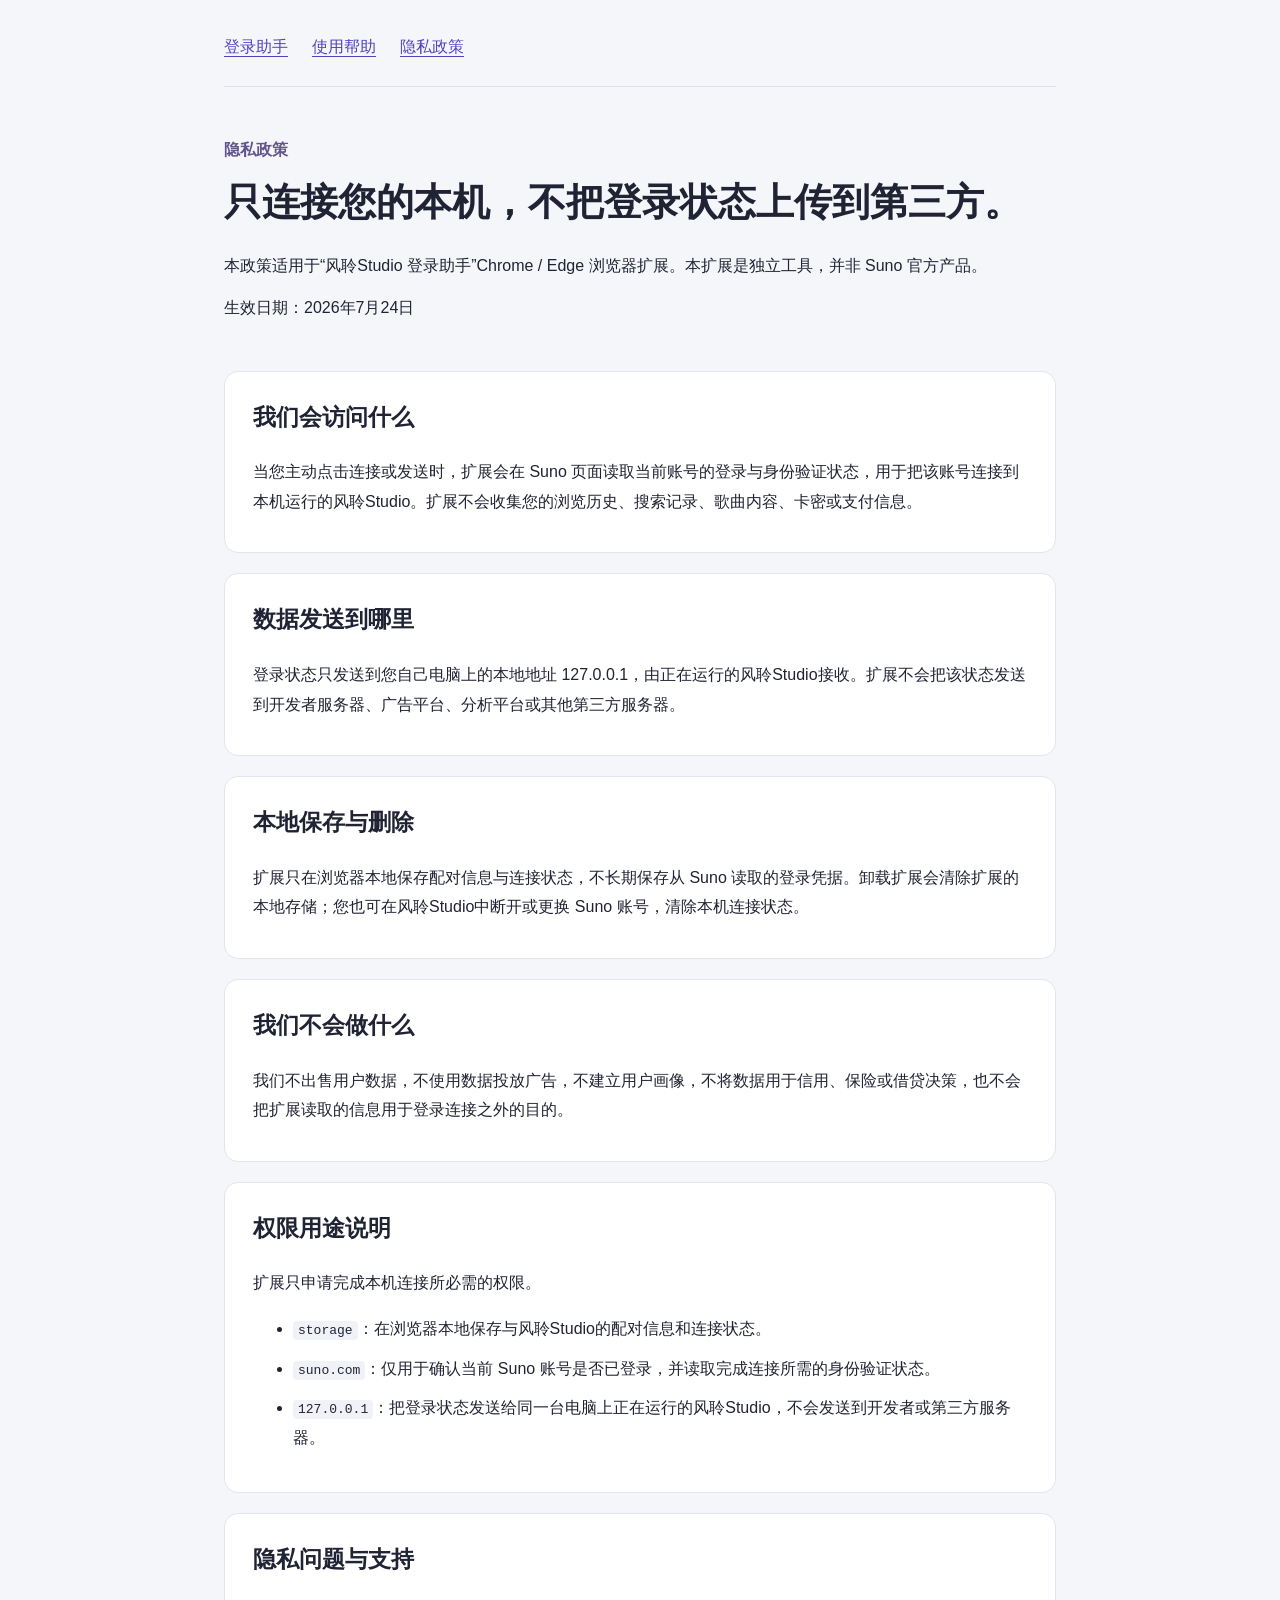
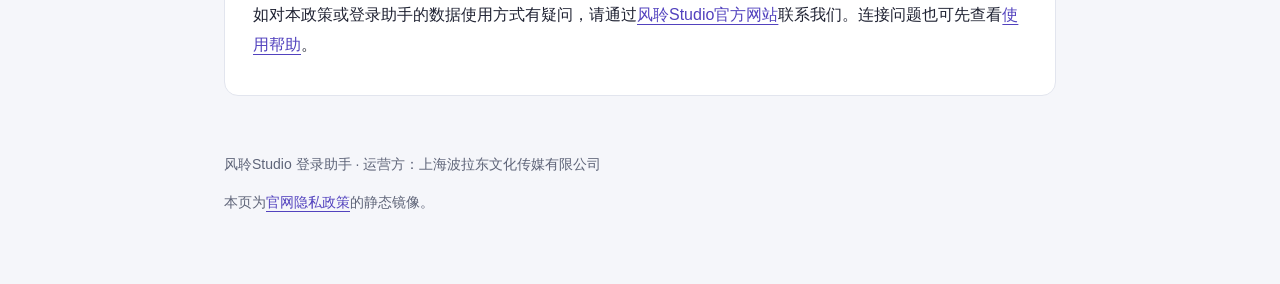
==== privacy.html @ 5d275eaa "docs: publish login helper introduction help and privacy pages" ====
<!doctype html>
<html lang="zh-CN">
<head>
  <meta charset="utf-8">
  <meta name="viewport" content="width=device-width, initial-scale=1">
  <meta name="description" content="风聆Studio 登录助手的数据使用、权限、本地保存与删除说明。">
  <title>隐私政策｜风聆Studio 登录助手</title>
  <link rel="stylesheet" href="style.css">
</head>
<body>
<main>
  <nav aria-label="页面导航"><a href="./">登录助手</a><a href="./#troubleshooting">使用帮助</a><a href="privacy.html" aria-current="page">隐私政策</a></nav>
  <header><p class="eyebrow">隐私政策</p><h1>只连接您的本机，不把登录状态上传到第三方。</h1><p>本政策适用于“风聆Studio 登录助手”Chrome / Edge 浏览器扩展。本扩展是独立工具，并非 Suno 官方产品。</p><p>生效日期：2026年7月24日</p></header>
  <section><h2>我们会访问什么</h2><p>当您主动点击连接或发送时，扩展会在 Suno 页面读取当前账号的登录与身份验证状态，用于把该账号连接到本机运行的风聆Studio。扩展不会收集您的浏览历史、搜索记录、歌曲内容、卡密或支付信息。</p></section>
  <section><h2>数据发送到哪里</h2><p>登录状态只发送到您自己电脑上的本地地址 127.0.0.1，由正在运行的风聆Studio接收。扩展不会把该状态发送到开发者服务器、广告平台、分析平台或其他第三方服务器。</p></section>
  <section><h2>本地保存与删除</h2><p>扩展只在浏览器本地保存配对信息与连接状态，不长期保存从 Suno 读取的登录凭据。卸载扩展会清除扩展的本地存储；您也可在风聆Studio中断开或更换 Suno 账号，清除本机连接状态。</p></section>
  <section><h2>我们不会做什么</h2><p>我们不出售用户数据，不使用数据投放广告，不建立用户画像，不将数据用于信用、保险或借贷决策，也不会把扩展读取的信息用于登录连接之外的目的。</p></section>
  <section><h2>权限用途说明</h2><p>扩展只申请完成本机连接所必需的权限。</p><ul><li><code>storage</code>：在浏览器本地保存与风聆Studio的配对信息和连接状态。</li><li><code>suno.com</code>：仅用于确认当前 Suno 账号是否已登录，并读取完成连接所需的身份验证状态。</li><li><code>127.0.0.1</code>：把登录状态发送给同一台电脑上正在运行的风聆Studio，不会发送到开发者或第三方服务器。</li></ul></section>
  <section><h2>隐私问题与支持</h2><p>如对本政策或登录助手的数据使用方式有疑问，请通过<a href="https://gnmusic.cn/">风聆Studio官方网站</a>联系我们。连接问题也可先查看<a href="./#troubleshooting">使用帮助</a>。</p></section>
  <footer><p>风聆Studio 登录助手 · 运营方：上海波拉东文化传媒有限公司</p><p>本页为<a href="https://gnmusic.cn/privacy/">官网隐私政策</a>的静态镜像。</p></footer>
</main>
</body>
</html>
---- style.css ----
:root { color-scheme: light; font-family: -apple-system, BlinkMacSystemFont, "Segoe UI", "PingFang SC", "Microsoft YaHei", sans-serif; color: #202333; background: #f5f6fa; }
* { box-sizing: border-box; }
body { margin: 0; line-height: 1.85; }
main { max-width: 880px; margin: auto; padding: 32px 24px 56px; }
nav { display: flex; flex-wrap: wrap; gap: 12px 24px; padding-bottom: 24px; border-bottom: 1px solid #dfe2ed; }
header { padding: 36px 0 16px; }
h1 { line-height: 1.4; font-size: clamp(28px, 5vw, 38px); margin: 8px 0 22px; }
h2 { font-size: 23px; margin-top: 0; }
h3 { font-size: 18px; margin-bottom: 4px; }
section { background: white; border: 1px solid #e2e5ee; border-radius: 14px; padding: 24px 28px; margin: 20px 0; scroll-margin-top: 20px; }
p { margin: 12px 0; }
li { margin: 10px 0; }
a { color: #5242be; text-underline-offset: 4px; overflow-wrap: anywhere; }
a:hover { color: #2c2284; }
a:focus-visible { outline: 3px solid #8aa3ff; outline-offset: 4px; }
code { background: #f1f2f8; border-radius: 4px; padding: 2px 5px; overflow-wrap: anywhere; }
.eyebrow { color: #63558d; font-weight: 600; }
footer { color: #5e6478; padding-top: 24px; font-size: 14px; }
@media (max-width: 520px) { main { padding: 20px 16px 40px; } section { padding: 20px; } }
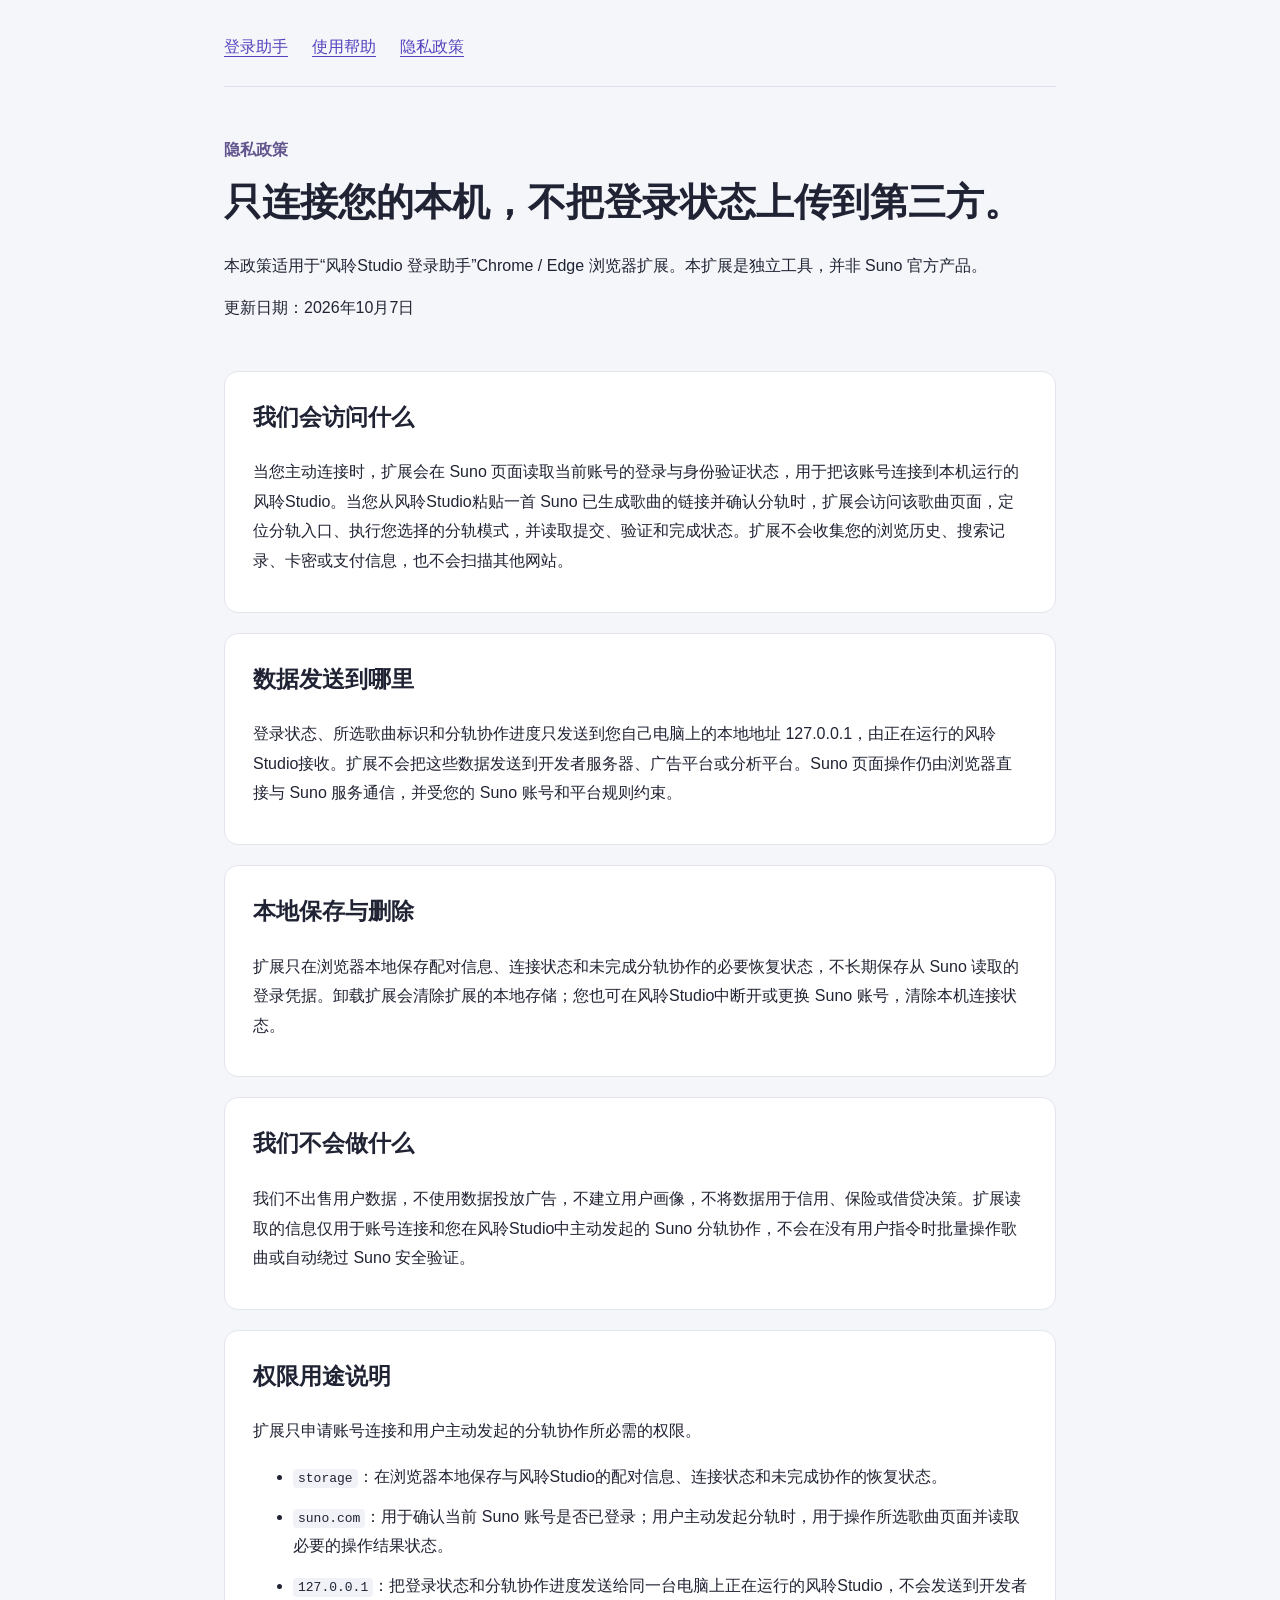
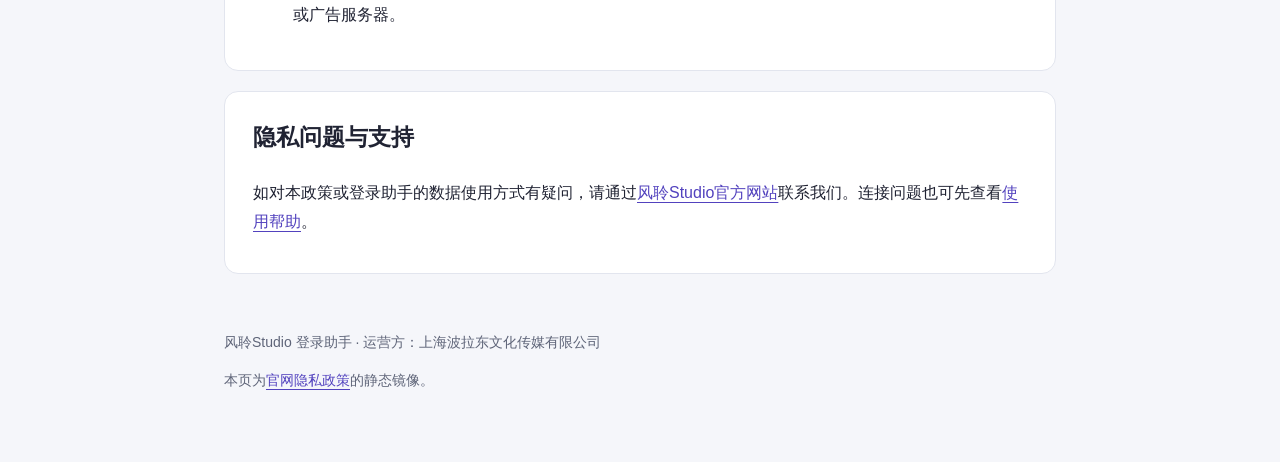
==== commit 97559f66: "docs: disclose helper stem collaboration" ====
--- a/privacy.html
+++ b/privacy.html
@@ -10,12 +10,12 @@
 <body>
 <main>
   <nav aria-label="页面导航"><a href="./">登录助手</a><a href="./#troubleshooting">使用帮助</a><a href="privacy.html" aria-current="page">隐私政策</a></nav>
-  <header><p class="eyebrow">隐私政策</p><h1>只连接您的本机，不把登录状态上传到第三方。</h1><p>本政策适用于“风聆Studio 登录助手”Chrome / Edge 浏览器扩展。本扩展是独立工具，并非 Suno 官方产品。</p><p>生效日期：2026年7月24日</p></header>
-  <section><h2>我们会访问什么</h2><p>当您主动点击连接或发送时，扩展会在 Suno 页面读取当前账号的登录与身份验证状态，用于把该账号连接到本机运行的风聆Studio。扩展不会收集您的浏览历史、搜索记录、歌曲内容、卡密或支付信息。</p></section>
-  <section><h2>数据发送到哪里</h2><p>登录状态只发送到您自己电脑上的本地地址 127.0.0.1，由正在运行的风聆Studio接收。扩展不会把该状态发送到开发者服务器、广告平台、分析平台或其他第三方服务器。</p></section>
-  <section><h2>本地保存与删除</h2><p>扩展只在浏览器本地保存配对信息与连接状态，不长期保存从 Suno 读取的登录凭据。卸载扩展会清除扩展的本地存储；您也可在风聆Studio中断开或更换 Suno 账号，清除本机连接状态。</p></section>
-  <section><h2>我们不会做什么</h2><p>我们不出售用户数据，不使用数据投放广告，不建立用户画像，不将数据用于信用、保险或借贷决策，也不会把扩展读取的信息用于登录连接之外的目的。</p></section>
-  <section><h2>权限用途说明</h2><p>扩展只申请完成本机连接所必需的权限。</p><ul><li><code>storage</code>：在浏览器本地保存与风聆Studio的配对信息和连接状态。</li><li><code>suno.com</code>：仅用于确认当前 Suno 账号是否已登录，并读取完成连接所需的身份验证状态。</li><li><code>127.0.0.1</code>：把登录状态发送给同一台电脑上正在运行的风聆Studio，不会发送到开发者或第三方服务器。</li></ul></section>
+  <header><p class="eyebrow">隐私政策</p><h1>只连接您的本机，不把登录状态上传到第三方。</h1><p>本政策适用于“风聆Studio 登录助手”Chrome / Edge 浏览器扩展。本扩展是独立工具，并非 Suno 官方产品。</p><p>更新日期：2026年10月7日</p></header>
+  <section><h2>我们会访问什么</h2><p>当您主动连接时，扩展会在 Suno 页面读取当前账号的登录与身份验证状态，用于把该账号连接到本机运行的风聆Studio。当您从风聆Studio粘贴一首 Suno 已生成歌曲的链接并确认分轨时，扩展会访问该歌曲页面，定位分轨入口、执行您选择的分轨模式，并读取提交、验证和完成状态。扩展不会收集您的浏览历史、搜索记录、卡密或支付信息，也不会扫描其他网站。</p></section>
+  <section><h2>数据发送到哪里</h2><p>登录状态、所选歌曲标识和分轨协作进度只发送到您自己电脑上的本地地址 127.0.0.1，由正在运行的风聆Studio接收。扩展不会把这些数据发送到开发者服务器、广告平台或分析平台。Suno 页面操作仍由浏览器直接与 Suno 服务通信，并受您的 Suno 账号和平台规则约束。</p></section>
+  <section><h2>本地保存与删除</h2><p>扩展只在浏览器本地保存配对信息、连接状态和未完成分轨协作的必要恢复状态，不长期保存从 Suno 读取的登录凭据。卸载扩展会清除扩展的本地存储；您也可在风聆Studio中断开或更换 Suno 账号，清除本机连接状态。</p></section>
+  <section><h2>我们不会做什么</h2><p>我们不出售用户数据，不使用数据投放广告，不建立用户画像，不将数据用于信用、保险或借贷决策。扩展读取的信息仅用于账号连接和您在风聆Studio中主动发起的 Suno 分轨协作，不会在没有用户指令时批量操作歌曲或自动绕过 Suno 安全验证。</p></section>
+  <section><h2>权限用途说明</h2><p>扩展只申请账号连接和用户主动发起的分轨协作所必需的权限。</p><ul><li><code>storage</code>：在浏览器本地保存与风聆Studio的配对信息、连接状态和未完成协作的恢复状态。</li><li><code>suno.com</code>：用于确认当前 Suno 账号是否已登录；用户主动发起分轨时，用于操作所选歌曲页面并读取必要的操作结果状态。</li><li><code>127.0.0.1</code>：把登录状态和分轨协作进度发送给同一台电脑上正在运行的风聆Studio，不会发送到开发者或广告服务器。</li></ul></section>
   <section><h2>隐私问题与支持</h2><p>如对本政策或登录助手的数据使用方式有疑问，请通过<a href="https://gnmusic.cn/">风聆Studio官方网站</a>联系我们。连接问题也可先查看<a href="./#troubleshooting">使用帮助</a>。</p></section>
   <footer><p>风聆Studio 登录助手 · 运营方：上海波拉东文化传媒有限公司</p><p>本页为<a href="https://gnmusic.cn/privacy/">官网隐私政策</a>的静态镜像。</p></footer>
 </main>
